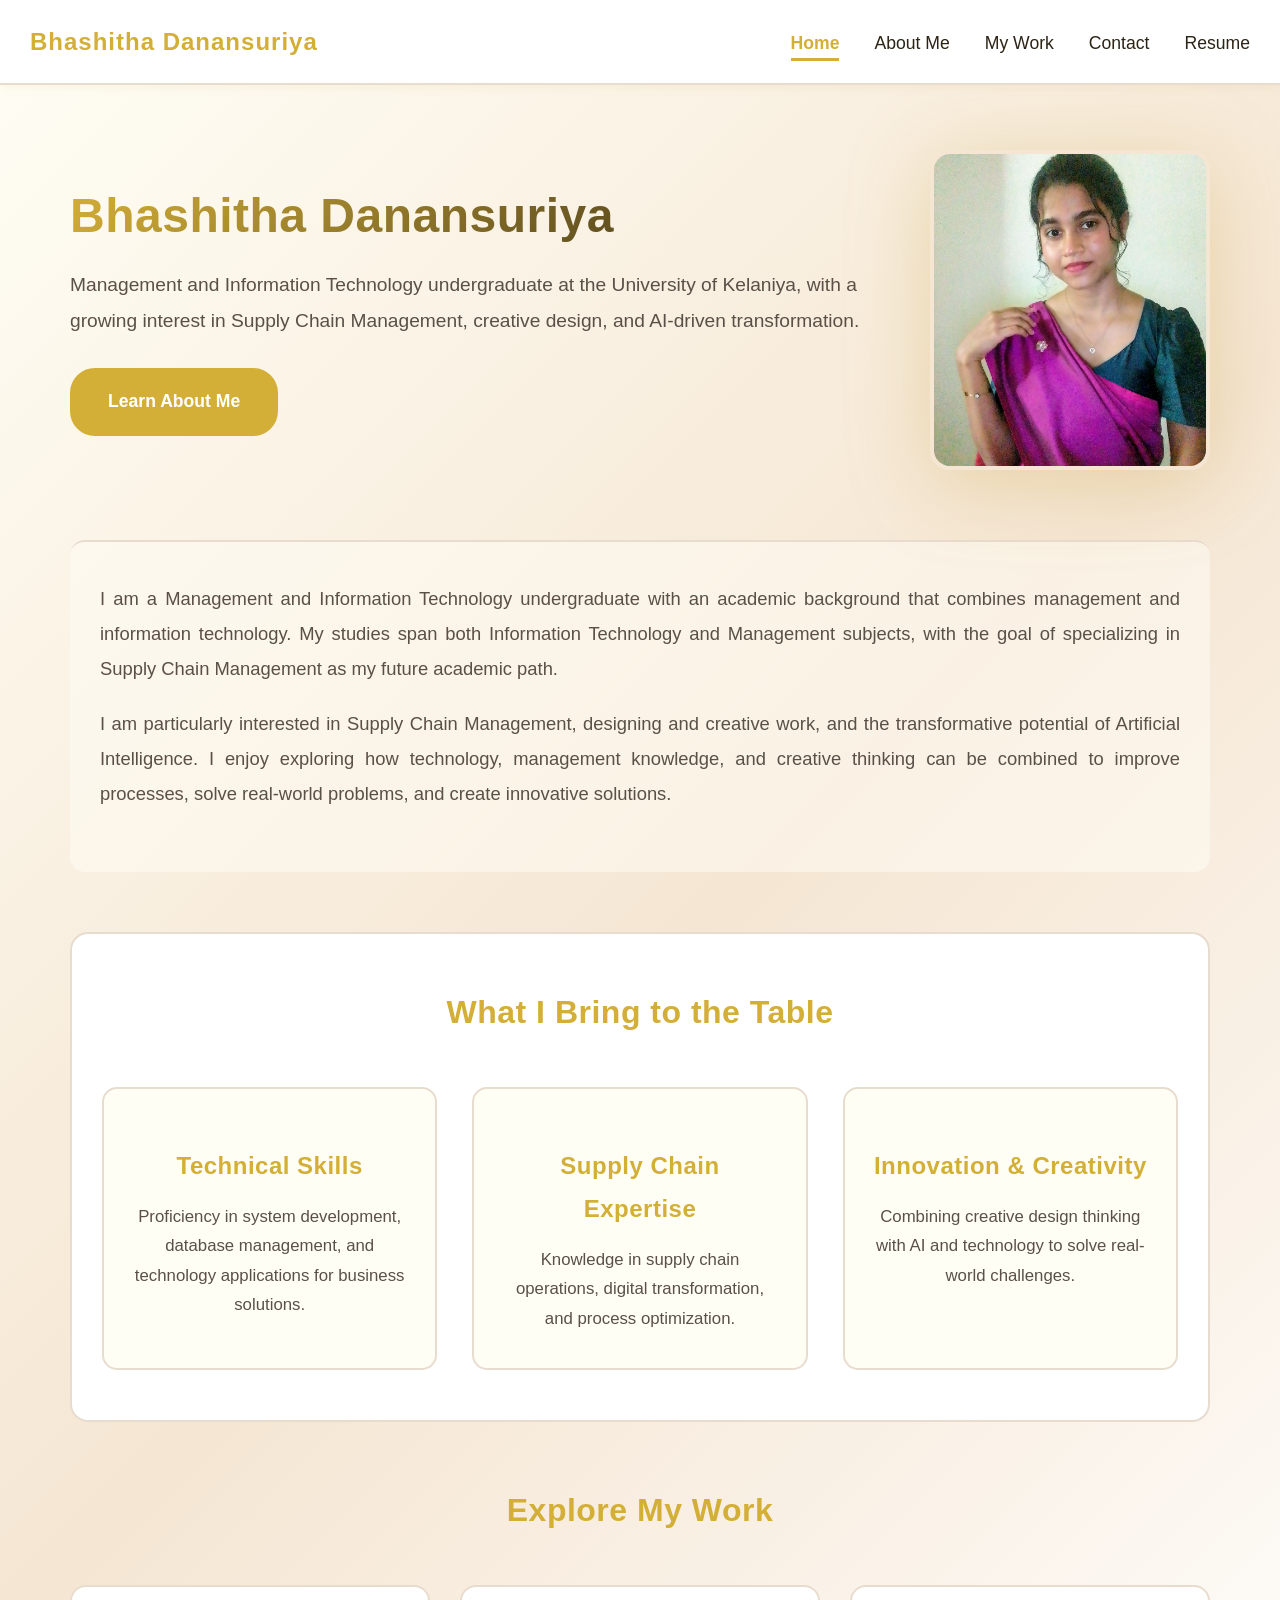
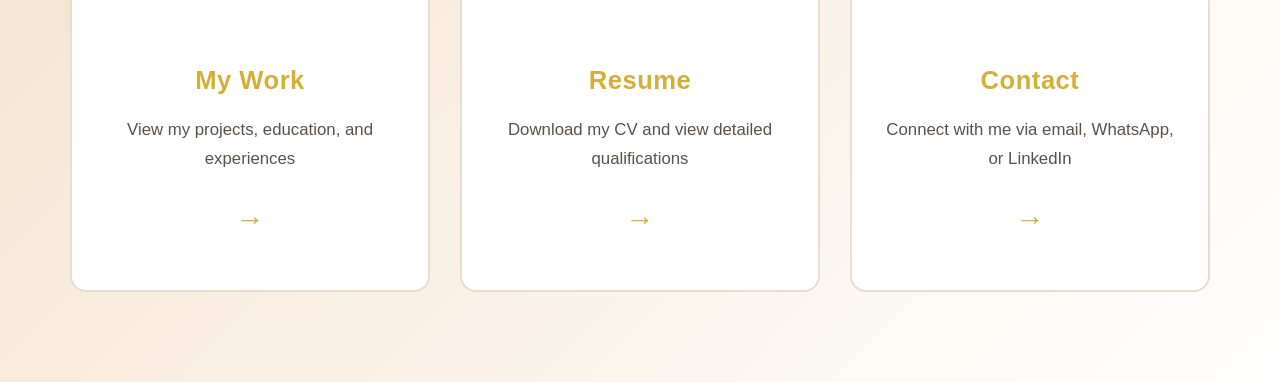
==== index.html @ 7887f324 "Initial commit - portfolio website" ====
<!DOCTYPE html>
<html lang="en">
<head>
  <meta charset="UTF-8">
  <meta name="viewport" content="width=device-width, initial-scale=1.0">
  <title>Bhashitha Danansuriya | Portfolio</title>
  <link rel="stylesheet" href="style.css">
</head>
<body>

  <!-- Shared navbar: repeated on every page, with the current page marked "active" -->
  <nav>
    <div class="logo">Bhashitha Danansuriya</div>
    <ul>
      <li><a href="index.html" class="active">Home</a></li>
      <li><a href="about.html">About Me</a></li>
      <li><a href="my-work.html">My Work</a></li>
      <li><a href="contact.html">Contact</a></li>
      <li><a href="resume.html">Resume</a></li>
    </ul>
  </nav>

  <div class="container">
    <div class="hero">
      <div class="hero-text">
        <h1>Bhashitha Danansuriya</h1>
        <p>Management and Information Technology undergraduate at the University of Kelaniya, with a growing interest in Supply Chain Management, creative design, and AI-driven transformation.</p>
        <div class="hero-cta">
          <a href="about.html" class="cta-button primary-cta">Learn About Me</a>
        </div>
      </div>
      <div class="hero-image">
        <img src="images/profile.jpg" alt="Bhashitha Danansuriya">
      </div>
    </div>

    <section class="intro-section">
      <p>I am a Management and Information Technology undergraduate with an academic background that combines management and information technology. My studies span both Information Technology and Management subjects, with the goal of specializing in Supply Chain Management as my future academic path.</p>
      <p>I am particularly interested in Supply Chain Management, designing and creative work, and the transformative potential of Artificial Intelligence. I enjoy exploring how technology, management knowledge, and creative thinking can be combined to improve processes, solve real-world problems, and create innovative solutions.</p>
    </section>

    <!-- Highlights Section -->
    <section class="highlights-section">
      <h2>What I Bring to the Table</h2>
      <div class="highlights-grid">
        <div class="highlight-card">
          <div class="highlight-icon">
            <i class="fas fa-brain"></i>
          </div>
          <h3>Technical Skills</h3>
          <p>Proficiency in system development, database management, and technology applications for business solutions.</p>
        </div>
        <div class="highlight-card">
          <div class="highlight-icon">
            <i class="fas fa-sitemap"></i>
          </div>
          <h3>Supply Chain Expertise</h3>
          <p>Knowledge in supply chain operations, digital transformation, and process optimization.</p>
        </div>
        <div class="highlight-card">
          <div class="highlight-icon">
            <i class="fas fa-lightbulb"></i>
          </div>
          <h3>Innovation & Creativity</h3>
          <p>Combining creative design thinking with AI and technology to solve real-world challenges.</p>
        </div>
      </div>
    </section>

    <!-- Quick Links Section -->
    <section class="quick-links-section">
      <h2>Explore My Work</h2>
      <div class="quick-links-grid">
        <a href="my-work.html" class="quick-link-card">
          <div class="quick-link-icon">
            <i class="fas fa-folder-open"></i>
          </div>
          <h3>My Work</h3>
          <p>View my projects, education, and experiences</p>
          <span class="quick-link-arrow">→</span>
        </a>
        <a href="resume.html" class="quick-link-card">
          <div class="quick-link-icon">
            <i class="fas fa-file-pdf"></i>
          </div>
          <h3>Resume</h3>
          <p>Download my CV and view detailed qualifications</p>
          <span class="quick-link-arrow">→</span>
        </a>
        <a href="contact.html" class="quick-link-card">
          <div class="quick-link-icon">
            <i class="fas fa-envelope"></i>
          </div>
          <h3>Contact</h3>
          <p>Connect with me via email, WhatsApp, or LinkedIn</p>
          <span class="quick-link-arrow">→</span>
        </a>
      </div>
    </section>
  </div>

  <script src="script.js"></script>
</body>
</html>
---- style.css ----
/* ============================================
   RESET — remove default browser spacing
   ============================================ */
* {
  margin: 0;
  padding: 0;
  box-sizing: border-box;
}

/* ============================================
   COLOR VARIABLES
   ============================================ */
:root {
  --primary-gold: #D4AF37;
  --dark-gold: #B8860B;
  --light-gold: #F5E6D3;
  --pale-gold: #FFFEF5;
  --white: #FFFFFF;
  --dark-text: #2C2416;
  --light-text: #5A5047;
  --border-light: #E8DCCE;
  --hover-gold: #B8860B;
}

/* ============================================
   BASE TYPOGRAPHY
   ============================================ */
body {
  font-family: 'Segoe UI', 'Roboto', 'Poppins', sans-serif;
  font-size: 22px;
  line-height: 1.8;
  background: linear-gradient(135deg, #FFFEF5 0%, #F5E6D3 50%, #FFFFFF 100%);
  color: var(--dark-text);
}

h1, h2, h3, h4 {
  font-family: 'Segoe UI', 'Roboto', 'Poppins', sans-serif;
  font-weight: 600;
  margin-bottom: 20px;
  color: var(--dark-text);
  letter-spacing: 0.5px;
}

h1 { 
  font-size: clamp(2rem, 5vw, 3rem);
  font-weight: 700;
  margin-bottom: 30px;
}
h2 { 
  font-size: clamp(1.6rem, 4vw, 2.2rem);
  font-weight: 650;
  margin-bottom: 25px;
}
h3 { 
  font-size: clamp(1.3rem, 3vw, 1.8rem);
  font-weight: 600;
}

p {
  margin-bottom: 18px;
  font-size: 1.15rem;
  line-height: 1.85;
  color: var(--light-text);
}

a {
  text-decoration: none;
  color: inherit;
  transition: color 0.3s ease;
}

/* ============================================
   PAGE CONTAINER — controls width and padding
   ============================================ */
.container {
  max-width: 1200px;
  width: 100%;
  margin: 0 auto;
  padding: 25px 30px 50px 30px;
}

/* ============================================
   NAVBAR
   ============================================ */
nav {
  display: flex;
  justify-content: space-between;
  align-items: center;
  flex-wrap: wrap;
  gap: 20px;
  padding: 20px 30px;
  background: var(--white);
  border-bottom: 2px solid var(--border-light);
  box-shadow: 0 2px 10px rgba(184, 134, 11, 0.08);
  position: sticky;
  top: 0;
  z-index: 100;
}

nav .logo {
  font-size: 1.5rem;
  font-weight: 700;
  color: var(--primary-gold);
  letter-spacing: 1px;
  transition: transform 0.3s ease;
}

nav .logo:hover {
  transform: scale(1.05);
}

nav ul {
  display: flex;
  flex-wrap: wrap;
  list-style: none;
  gap: 35px;
}

nav a {
  font-size: 1.1rem;
  font-weight: 500;
  color: var(--dark-text);
  transition: color 0.3s ease, border-bottom 0.3s ease;
  padding-bottom: 5px;
  border-bottom: 3px solid transparent;
}

nav a:hover {
  color: var(--primary-gold);
  border-bottom: 3px solid var(--primary-gold);
}

nav a.active {
  color: var(--primary-gold);
  border-bottom: 3px solid var(--primary-gold);
  font-weight: 600;
}

@media (max-width: 600px) {
  nav {
    flex-direction: column;
    align-items: flex-start;
    padding: 16px 20px;
  }
  nav ul {
    gap: 20px;
  }
  nav a {
    font-size: 1rem;
  }
}

/* ============================================
   BUTTONS
   ============================================ */
button {
  border: 2px solid var(--primary-gold);
  padding: 14px 32px;
  font-family: 'Segoe UI', 'Roboto', 'Poppins', sans-serif;
  font-size: 18px;
  font-weight: 600;
  cursor: pointer;
  border-radius: 25px;
  background: var(--primary-gold);
  color: var(--white);
  transition: all 0.3s ease;
}

button:hover {
  background: var(--hover-gold);
  border-color: var(--hover-gold);
  transform: translateY(-2px);
  box-shadow: 0 6px 20px rgba(184, 134, 11, 0.4);
}

button:active {
  transform: translateY(0);
}

/* ============================================
   BACK BUTTON — small circular arrow on sub-pages
   ============================================ */
.back-button {
  display: inline-flex;
  align-items: center;
  justify-content: center;
  width: 50px;
  height: 50px;
  border: 2px solid var(--primary-gold);
  border-radius: 50%;
  font-size: 1.4rem;
  margin-bottom: 30px;
  background: var(--light-gold);
  color: var(--primary-gold);
  transition: all 0.3s ease;
  cursor: pointer;
}

/* ============================================
   HERO SECTION (Home page)
   ============================================ */
.hero {
  display: flex;
  align-items: center;
  justify-content: space-between;
  gap: 50px;
  flex-wrap: wrap;
  padding: 40px 0;
  animation: fadeInUp 0.8s ease-out;
}

@keyframes fadeInUp {
  from {
    opacity: 0;
    transform: translateY(30px);
  }
  to {
    opacity: 1;
    transform: translateY(0);
  }
}

.hero-text {
  flex: 1;
  min-width: 300px;
}

.hero-text h1 {
  background: linear-gradient(135deg, var(--primary-gold) 0%, var(--dark-text) 100%);
  -webkit-background-clip: text;
  -webkit-text-fill-color: transparent;
  background-clip: text;
  margin-bottom: 20px;
  line-height: 1.3;
}

.hero-text p {
  font-size: 1.2rem;
  margin-bottom: 30px;
}

.hero-cta {
  display: flex;
  gap: 18px;
  flex-wrap: wrap;
}

.cta-button {
  display: inline-flex;
  align-items: center;
  justify-content: center;
  padding: 16px 36px;
  font-size: 1.1rem;
  font-weight: 600;
  border-radius: 25px;
  text-decoration: none;
  transition: all 0.3s ease;
  font-family: 'Segoe UI', 'Roboto', 'Poppins', sans-serif;
  cursor: pointer;
  border: 2px solid var(--primary-gold);
}

.primary-cta {
  background: var(--primary-gold);
  color: var(--white);
}

.primary-cta:hover {
  background: var(--hover-gold);
  border-color: var(--hover-gold);
  transform: translateY(-3px);
  box-shadow: 0 10px 28px rgba(184, 134, 11, 0.35);
}

.secondary-cta {
  background: transparent;
  color: var(--primary-gold);
  border-color: var(--primary-gold);
}

.secondary-cta:hover {
  background: var(--pale-gold);
  border-color: var(--primary-gold);
  transform: translateY(-3px);
  box-shadow: 0 10px 28px rgba(184, 134, 11, 0.2);
}

.hero-image {
  flex-shrink: 0;
  display: flex;
  justify-content: center;
  animation: float 3s ease-in-out infinite;
}

@keyframes float {
  0%, 100% {
    transform: translateY(0px);
  }
  50% {
    transform: translateY(-20px);
  }
}

.hero-image img {
  width: 280px;
  height: 320px;
  object-fit: cover;
  border-radius: 20px;
  filter: drop-shadow(0 12px 40px rgba(184, 134, 11, 0.25));
  border: 4px solid var(--light-gold);
  transition: transform 0.3s ease;
}

.hero-image img:hover {
  transform: scale(1.05);
}

@media (max-width: 700px) {
  .hero {
    flex-direction: column-reverse;
    text-align: center;
    gap: 30px;
  }
  .hero-image img {
    width: 260px;
    height: 300px;
  }
}

/* ============================================
   HOME PAGE INTRO SECTION
   ============================================ */
.intro-section {
  margin-top: 30px;
  padding-top: 40px;
  padding: 40px 30px;
  border-top: 2px solid var(--border-light);
  background: rgba(255, 254, 245, 0.5);
  border-radius: 15px;
}

.intro-section p {
  text-align: justify;
  text-justify: inter-word;
  -webkit-hyphens: auto;
  -ms-hyphens: auto;
  hyphens: auto;
  margin-bottom: 20px;
  line-height: 1.9;
  font-size: 1.15rem;
}

/* ============================================
   HOME PAGE HIGHLIGHTS SECTION
   ============================================ */
.highlights-section {
  margin-top: 60px;
  padding: 50px 30px;
  background: var(--white);
  border-radius: 18px;
  border: 2px solid var(--border-light);
}

.highlights-section h2 {
  text-align: center;
  color: var(--primary-gold);
  margin-bottom: 45px;
  font-size: 2rem;
}

.highlights-grid {
  display: grid;
  grid-template-columns: repeat(auto-fit, minmax(260px, 1fr));
  gap: 35px;
}

.highlight-card {
  text-align: center;
  padding: 35px 28px;
  border: 2px solid var(--border-light);
  border-radius: 15px;
  background: var(--pale-gold);
  transition: all 0.3s ease;
}

.highlight-card:hover {
  border-color: var(--primary-gold);
  background: var(--white);
  transform: translateY(-8px);
  box-shadow: 0 12px 35px rgba(184, 134, 11, 0.15);
}

.highlight-icon {
  font-size: 3.2rem;
  color: var(--primary-gold);
  margin-bottom: 20px;
  transition: transform 0.3s ease;
}

.highlight-card:hover .highlight-icon {
  transform: scale(1.15) rotate(-10deg);
}

.highlight-card h3 {
  font-size: 1.5rem;
  color: var(--primary-gold);
  margin-bottom: 15px;
}

.highlight-card p {
  font-size: 1.05rem;
  color: var(--light-text);
  line-height: 1.75;
  margin-bottom: 0;
}

/* ============================================
   HOME PAGE QUICK LINKS SECTION
   ============================================ */
.quick-links-section {
  margin-top: 60px;
  margin-bottom: 40px;
}

.quick-links-section h2 {
  text-align: center;
  color: var(--primary-gold);
  margin-bottom: 45px;
  font-size: 2rem;
}

.quick-links-grid {
  display: grid;
  grid-template-columns: repeat(auto-fit, minmax(280px, 1fr));
  gap: 30px;
}

.quick-link-card {
  display: flex;
  flex-direction: column;
  align-items: center;
  text-align: center;
  padding: 45px 32px;
  border: 2px solid var(--border-light);
  border-radius: 16px;
  background: var(--white);
  text-decoration: none;
  color: inherit;
  transition: all 0.3s ease;
  position: relative;
  overflow: hidden;
}

.quick-link-card::before {
  content: '';
  position: absolute;
  top: 0;
  left: -100%;
  width: 100%;
  height: 100%;
  background: var(--pale-gold);
  z-index: -1;
  transition: left 0.3s ease;
}

.quick-link-card:hover::before {
  left: 0;
}

.quick-link-card:hover {
  border-color: var(--primary-gold);
  transform: translateY(-10px);
  box-shadow: 0 15px 40px rgba(184, 134, 11, 0.2);
}

.quick-link-icon {
  font-size: 3.5rem;
  color: var(--primary-gold);
  margin-bottom: 25px;
  transition: transform 0.3s ease;
}

.quick-link-card:hover .quick-link-icon {
  transform: scale(1.2);
}

.quick-link-card h3 {
  font-size: 1.6rem;
  color: var(--primary-gold);
  margin-bottom: 12px;
  font-weight: 650;
}

.quick-link-card p {
  font-size: 1.05rem;
  color: var(--light-text);
  margin-bottom: 20px;
  line-height: 1.75;
}

.quick-link-arrow {
  display: inline-block;
  font-size: 1.8rem;
  color: var(--primary-gold);
  transition: transform 0.3s ease;
  font-weight: bold;
}

.quick-link-card:hover .quick-link-arrow {
  transform: translateX(8px);
}

@media (max-width: 700px) {
  .highlights-section {
    padding: 35px 20px;
  }
  
  .highlights-grid {
    gap: 20px;
  }
  
  .highlight-card {
    padding: 25px 18px;
  }
  
  .quick-links-grid {
    gap: 20px;
  }
  
  .quick-link-card {
    padding: 30px 20px;
  }
  
  .hero-cta {
    flex-direction: column;
    gap: 12px;
  }
  
  .cta-button {
    width: 100%;
  }
}

/* ============================================
   MY WORK PAGE — vertical list of categories
   ============================================ */
.work-list {
  margin-top: 40px;
}

.work-list-item {
  display: flex;
  justify-content: space-between;
  align-items: center;
  padding: 30px 20px;
  border: 2px solid var(--border-light);
  border-radius: 12px;
  transition: all 0.3s ease;
  background: var(--white);
  margin-bottom: 15px;
}

.work-list-item:hover {
  border-color: var(--primary-gold);
  background: var(--pale-gold);
  transform: translateX(10px);
  box-shadow: 0 8px 20px rgba(184, 134, 11, 0.15);
}

.work-list-item h3 {
  margin-bottom: 0;
  font-size: 1.5rem;
  color: var(--dark-text);
}

.work-list-item .arrow {
  font-size: 1.8rem;
  color: var(--primary-gold);
  transition: transform 0.3s ease;
}

.work-list-item:hover .arrow {
  transform: translateX(5px);
}

/* ============================================
   PROJECTS SUB-PAGE — boxes with "View Project" buttons
   ============================================ */
.project-grid {
  display: grid;
  grid-template-columns: repeat(auto-fit, minmax(280px, 1fr));
  gap: 35px;
  margin-top: 40px;
}

.project-box {
  border: 2px solid var(--border-light);
  border-radius: 18px;
  padding: 45px 30px;
  text-align: center;
  background: var(--white);
  transition: all 0.3s ease;
  box-shadow: 0 4px 15px rgba(184, 134, 11, 0.08);
}

.project-box:hover {
  border-color: var(--primary-gold);
  background: var(--pale-gold);
  transform: translateY(-10px);
  box-shadow: 0 12px 35px rgba(184, 134, 11, 0.2);
}

.project-box h3 {
  margin-bottom: 20px;
  font-size: 1.6rem;
  color: var(--primary-gold);
}

/* ============================================
   PROJECT DETAIL PAGES (SafeFlame, TMS, TimeKids)
   ============================================ */
.project-detail {
  max-width: 850px;
  margin: 0 auto;
}

.project-subtitle {
  margin-top: -10px;
  margin-bottom: 35px;
  font-size: 1.3rem;
  color: var(--light-text);
  font-weight: 500;
}

.detail-img-wrap {
  width: 100%;
  margin-bottom: 50px;
}

.detail-img {
  width: 100%;
  max-height: 500px;
  object-fit: cover;
  border-radius: 18px;
  filter: drop-shadow(0 15px 40px rgba(184, 134, 11, 0.2));
  display: block;
  border: 3px solid var(--light-gold);
}

.detail-section {
  margin-bottom: 45px;
  background: var(--white);
  padding: 35px;
  border-radius: 15px;
  border: 2px solid var(--border-light);
}

.detail-section h2 {
  color: var(--primary-gold);
  margin-bottom: 20px;
}

/* Justify text in project detail sections */
.project-detail .detail-section p,
.project-detail .detail-section .detail-list,
.project-detail .detail-section .detail-list li {
  text-align: justify;
  text-justify: inter-word;
  -webkit-hyphens: auto;
  -ms-hyphens: auto;
  hyphens: auto;
  font-size: 1.1rem;
  line-height: 1.9;
}

.detail-list {
  margin-left: 25px;
  margin-top: 15px;
}

.detail-list li {
  margin-bottom: 12px;
  color: var(--light-text);
}

.detail-links {
  display: flex;
  align-items: center;
  gap: 24px;
  margin-top: 25px;
  flex-wrap: wrap;
}

.text-link {
  text-decoration: underline;
  color: var(--primary-gold);
  font-weight: 600;
  transition: color 0.3s ease;
}

.text-link:hover {
  color: var(--hover-gold);
}

/* ============================================
   EDUCATION PAGE — listed sections
   ============================================ */
.edu-section {
  display: flex;
  justify-content: space-between;
  align-items: center;
  gap: 50px;
  padding: 45px 30px;
  border: 2px solid var(--border-light);
  border-radius: 15px;
  margin-bottom: 30px;
  background: var(--white);
  transition: all 0.3s ease;
}

.edu-section:hover {
  border-color: var(--primary-gold);
  box-shadow: 0 8px 25px rgba(184, 134, 11, 0.15);
  background: var(--pale-gold);
}

.edu-section:last-child {
  margin-bottom: 0;
}

.edu-text {
  flex: 1;
  min-width: 300px;
}

.edu-text h3 {
  font-size: 1.6rem;
  color: var(--primary-gold);
  margin-bottom: 15px;
}

.edu-image {
  flex-shrink: 0;
  width: 320px;
}

.edu-image img {
  width: 100%;
  height: 240px;
  object-fit: cover;
  border-radius: 12px;
  display: block;
  border: 3px solid var(--light-gold);
  box-shadow: 0 8px 20px rgba(184, 134, 11, 0.15);
}

.edu-list {
  margin-left: 25px;
  margin-top: 15px;
}

.edu-list li {
  margin-bottom: 10px;
  color: var(--light-text);
  font-size: 1.1rem;
}

/* Stack text above photo on narrow screens */
@media (max-width: 700px) {
  .edu-section {
    flex-direction: column;
    gap: 25px;
    padding: 30px 20px;
  }
  .edu-image {
    width: 100%;
  }
}

/* ============================================
   CERTIFICATIONS PAGE
   ============================================ */
.cert-list {
  margin-top: 30px;
}

.cert-item {
  padding: 30px 25px;
  border: 2px solid var(--border-light);
  border-radius: 15px;
  margin-bottom: 20px;
  background: var(--white);
  transition: all 0.3s ease;
}

.cert-item:hover {
  border-color: var(--primary-gold);
  background: var(--pale-gold);
  transform: translateX(8px);
  box-shadow: 0 8px 20px rgba(184, 134, 11, 0.12);
}

.cert-item h3 {
  margin-top: 0;
  font-size: 1.5rem;
  color: var(--primary-gold);
}

.cert-meta {
  color: var(--light-text);
  font-size: 1.05rem;
  margin-bottom: 12px;
  font-weight: 500;
}

.cert-desc {
  margin-bottom: 18px;
  font-size: 1.1rem;
  line-height: 1.8;
}

.btn.view-cert {
  display: inline-block;
  padding: 12px 28px;
  border: 2px solid var(--primary-gold);
  border-radius: 20px;
  background: var(--primary-gold);
  color: var(--white);
  text-decoration: none;
  font-weight: 600;
  transition: all 0.3s ease;
  font-family: 'Segoe UI', 'Roboto', 'Poppins', sans-serif;
}

.btn.view-cert:hover,
.btn.view-cert:focus {
  background: var(--hover-gold);
  border-color: var(--hover-gold);
  transform: translateY(-2px);
  box-shadow: 0 6px 18px rgba(184, 134, 11, 0.25);
}

@media (max-width: 700px) {
  .cert-item {
    padding: 20px 18px;
  }
}

/* ============================================
   TASK MANAGEMENT SYSTEM PAGE
   ============================================ */
.flow-text {
  text-align: center;
  font-weight: 600;
  margin-bottom: 25px;
  font-size: 1.3rem;
  color: var(--dark-text);
}

/* ============================================
   SKILLS PAGE — two-column layout
   ============================================ */
.skills-container {
  display: grid;
  grid-template-columns: 1fr 1fr;
  gap: 60px;
  margin-top: 40px;
}

.skills-column {
  padding: 30px;
  background: var(--white);
  border: 2px solid var(--border-light);
  border-radius: 15px;
  transition: all 0.3s ease;
}

.skills-column:hover {
  border-color: var(--primary-gold);
  box-shadow: 0 8px 25px rgba(184, 134, 11, 0.12);
  background: var(--pale-gold);
}

.skills-column h2 {
  margin-bottom: 28px;
  font-size: 1.9rem;
  color: var(--primary-gold);
  border-bottom: 3px solid var(--primary-gold);
  padding-bottom: 15px;
}

.skills-list {
  list-style: none;
  margin: 0;
  padding: 0;
}

.skills-list li {
  padding: 16px 0;
  border-bottom: 2px solid var(--border-light);
  text-align: left;
  font-size: 1.1rem;
  color: var(--light-text);
  transition: all 0.3s ease;
  padding-left: 15px;
}

.skills-list li:hover {
  color: var(--primary-gold);
  padding-left: 25px;
  font-weight: 600;
}

.skills-list li:last-child {
  border-bottom: none;
}

/* Stack columns on narrow screens */
@media (max-width: 900px) {
  .skills-container {
    grid-template-columns: 1fr;
    gap: 30px;
  }
}

/* ============================================
   EXPERIENCE PAGE
   ============================================ */
.experience-section {
  padding: 35px 30px;
  border: 2px solid var(--border-light);
  border-radius: 15px;
  margin-top: 30px;
  margin-bottom: 25px;
  background: var(--white);
  transition: all 0.3s ease;
}

.experience-section:hover {
  border-color: var(--primary-gold);
  background: var(--pale-gold);
  box-shadow: 0 8px 20px rgba(184, 134, 11, 0.12);
  transform: translateY(-5px);
}

.experience-section h3 {
  margin-top: 0;
  margin-bottom: 12px;
  font-size: 1.6rem;
  color: var(--primary-gold);
}

.experience-meta {
  font-weight: 600;
  margin-bottom: 15px;
  font-size: 1.1rem;
  color: var(--light-text);
}

.experience-desc {
  text-align: justify;
  text-justify: inter-word;
  -webkit-hyphens: auto;
  -ms-hyphens: auto;
  hyphens: auto;
  font-size: 1.1rem;
  line-height: 1.85;
  color: var(--light-text);
}

/* ============================================
   CONTACT PAGE
   ============================================ */
.contact-intro {
  font-size: 1.25rem;
  margin-bottom: 50px;
  text-align: center;
  max-width: 700px;
  margin-left: auto;
  margin-right: auto;
  line-height: 1.8;
  color: var(--light-text);
}

.contact-grid {
  display: grid;
  grid-template-columns: repeat(auto-fit, minmax(320px, 1fr));
  gap: 40px;
  margin: 50px 0;
}

.contact-card {
  border: 2px solid var(--border-light);
  border-radius: 20px;
  padding: 50px 35px;
  text-align: center;
  background: var(--white);
  transition: all 0.4s ease;
  box-shadow: 0 6px 20px rgba(184, 134, 11, 0.08);
}

.contact-card:hover {
  transform: translateY(-12px);
  border-color: var(--primary-gold);
  box-shadow: 0 16px 45px rgba(184, 134, 11, 0.2);
  background: var(--pale-gold);
}

.contact-icon {
  font-size: 3.5rem;
  margin-bottom: 25px;
  display: inline-flex;
  align-items: center;
  justify-content: center;
  width: 90px;
  height: 90px;
  border-radius: 50%;
  background: var(--pale-gold);
  transition: all 0.3s ease;
  border: 3px solid var(--light-gold);
}

.contact-card:hover .contact-icon {
  transform: scale(1.15) rotate(10deg);
  background: var(--white);
}

.email-icon {
  color: #EA4335;
  border-color: #EA4335 !important;
}

.whatsapp-icon {
  color: #25D366;
  border-color: #25D366 !important;
}

.linkedin-icon {
  color: #0A66C2;
  border-color: #0A66C2 !important;
}

.github-icon {
  color: #333333;
  border-color: #333333 !important;
}

.contact-card h3 {
  margin-bottom: 15px;
  font-size: 1.7rem;
  color: var(--primary-gold);
}

.contact-method {
  font-size: 1.15rem;
  font-weight: 600;
  margin-bottom: 25px;
  color: var(--light-text);
}

.contact-actions {
  display: flex;
  gap: 12px;
  flex-direction: column;
}

.contact-btn {
  display: inline-flex;
  align-items: center;
  justify-content: center;
  gap: 10px;
  padding: 14px 24px;
  border: 2px solid var(--primary-gold);
  border-radius: 20px;
  font-family: 'Segoe UI', 'Roboto', 'Poppins', sans-serif;
  font-size: 1.05rem;
  font-weight: 600;
  cursor: pointer;
  transition: all 0.3s ease;
  text-decoration: none;
}

.primary-btn {
  border-color: var(--primary-gold);
  background: var(--primary-gold);
  color: var(--white);
}

.primary-btn:hover {
  background: var(--hover-gold);
  border-color: var(--hover-gold);
  transform: translateY(-3px);
  box-shadow: 0 8px 20px rgba(184, 134, 11, 0.3);
}

.copy-btn {
  border-color: var(--light-gold);
  background: var(--pale-gold);
  color: var(--primary-gold);
}

.copy-btn:hover {
  border-color: var(--primary-gold);
  background: var(--white);
  transform: translateY(-2px);
}

.copy-btn.copied {
  background: #4CAF50;
  color: var(--white);
  border-color: #4CAF50;
}

@media (max-width: 600px) {
  .contact-grid {
    grid-template-columns: 1fr;
    gap: 30px;
  }
  
  .contact-actions {
    flex-direction: column;
  }
  
  .contact-btn {
    width: 100%;
  }
  
  .contact-card {
    padding: 35px 25px;
  }
}

/* ============================================
   RESUME PAGE — CV Download Section
   ============================================ */
.cv-download-section {
  display: flex;
  justify-content: center;
  margin: 60px 0;
}

.cv-card {
  border: 3px solid var(--primary-gold);
  border-radius: 25px;
  padding: 60px 50px;
  text-align: center;
  max-width: 550px;
  background: linear-gradient(135deg, var(--pale-gold) 0%, var(--white) 100%);
  box-shadow: 0 12px 40px rgba(184, 134, 11, 0.2);
  transition: all 0.4s ease;
  animation: slideInDown 0.6s ease-out;
}

@keyframes slideInDown {
  from {
    opacity: 0;
    transform: translateY(-30px);
  }
  to {
    opacity: 1;
    transform: translateY(0);
  }
}

.cv-card:hover {
  transform: translateY(-15px);
  box-shadow: 0 20px 50px rgba(184, 134, 11, 0.3);
  border-color: var(--hover-gold);
}

.cv-icon {
  font-size: 4.5rem;
  color: var(--primary-gold);
  margin-bottom: 25px;
  animation: iconPulse 2s ease-in-out infinite;
}

@keyframes iconPulse {
  0%, 100% {
    transform: scale(1);
  }
  50% {
    transform: scale(1.1);
  }
}

.cv-card h2 {
  font-size: 2rem;
  color: var(--primary-gold);
  margin-bottom: 20px;
  font-weight: 700;
}

.cv-description {
  font-size: 1.15rem;
  color: var(--light-text);
  margin-bottom: 30px;
  line-height: 1.85;
}

.cv-details {
  display: flex;
  justify-content: center;
  gap: 35px;
  margin-bottom: 35px;
  flex-wrap: wrap;
  padding: 20px;
  background: var(--white);
  border-radius: 15px;
  border: 2px solid var(--light-gold);
}

.cv-format,
.cv-ready {
  display: flex;
  align-items: center;
  gap: 10px;
  font-size: 1.05rem;
  font-weight: 600;
  color: var(--dark-text);
}

.cv-ready {
  color: #4CAF50;
}

.cv-download-btn {
  display: inline-flex;
  align-items: center;
  gap: 12px;
  padding: 18px 40px;
  background: var(--primary-gold);
  color: var(--white);
  border: 2px solid var(--primary-gold);
  border-radius: 25px;
  font-size: 1.1rem;
  font-weight: 700;
  cursor: pointer;
  text-decoration: none;
  transition: all 0.3s ease;
  font-family: 'Segoe UI', 'Roboto', 'Poppins', sans-serif;
}

.cv-download-btn:hover {
  background: var(--hover-gold);
  border-color: var(--hover-gold);
  transform: translateY(-4px);
  box-shadow: 0 10px 28px rgba(184, 134, 11, 0.35);
}

.cv-download-btn:active {
  transform: translateY(-1px);
}

.cv-note {
  margin-top: 20px;
  font-size: 0.95rem;
  color: var(--light-text);
  font-weight: 600;
}

/* ============================================
   RESUME PREVIEW SECTION — Features Grid
   ============================================ */
.resume-preview-section {
  margin-top: 70px;
  padding-top: 50px;
  border-top: 3px solid var(--border-light);
}

.resume-preview-section h2 {
  text-align: center;
  margin-bottom: 50px;
  font-size: 2rem;
  color: var(--primary-gold);
}

.resume-features {
  display: grid;
  grid-template-columns: repeat(auto-fit, minmax(220px, 1fr));
  gap: 35px;
}

.feature-item {
  text-align: center;
  padding: 40px 28px;
  border: 2px solid var(--border-light);
  border-radius: 18px;
  background: var(--white);
  transition: all 0.3s ease;
}

.feature-item:hover {
  border-color: var(--primary-gold);
  background: var(--pale-gold);
  transform: translateY(-10px);
  box-shadow: 0 12px 30px rgba(184, 134, 11, 0.15);
}

.feature-icon {
  font-size: 3rem;
  margin-bottom: 20px;
  color: var(--primary-gold);
  transition: transform 0.3s ease;
}

.feature-item:hover .feature-icon {
  transform: scale(1.2) rotate(10deg);
}

.feature-item h3 {
  margin-bottom: 15px;
  font-size: 1.5rem;
  color: var(--primary-gold);
}

.feature-item p {
  font-size: 1.05rem;
  color: var(--light-text);
  margin-bottom: 0;
  line-height: 1.7;
}

@media (max-width: 700px) {
  .cv-card {
    padding: 40px 28px;
    margin: 0 15px;
    border-radius: 20px;
  }
  
  .cv-icon {
    font-size: 3.5rem;
  }
  
  .cv-card h2 {
    font-size: 1.6rem;
  }
  
  .cv-details {
    flex-direction: column;
    gap: 15px;
    padding: 15px;
  }
  
  .resume-features {
    grid-template-columns: 1fr;
    gap: 20px;
  }
}

/* ============================================
   ABOUT PAGE
   ============================================ */
.about-section {
  margin-bottom: 40px;
  padding: 35px 30px;
  background: var(--white);
  border: 2px solid var(--border-light);
  border-radius: 15px;
  transition: all 0.3s ease;
}

.about-section:hover {
  border-color: var(--primary-gold);
  box-shadow: 0 8px 25px rgba(184, 134, 11, 0.12);
  background: var(--pale-gold);
}

.about-section h2 {
  font-size: 1.9rem;
  color: var(--primary-gold);
  margin-bottom: 20px;
  font-weight: 650;
  letter-spacing: 0.3px;
}

.about-section p {
  font-size: 1.1rem;
  line-height: 1.9;
  color: var(--light-text);
  margin-bottom: 0;
}

.about-section ul {
  list-style: none;
  margin: 0;
  padding: 0;
}

.about-section li {
  padding: 14px 0 14px 25px;
  font-size: 1.1rem;
  color: var(--light-text);
  border-bottom: 1px solid var(--border-light);
  position: relative;
  transition: all 0.3s ease;
}

.about-section li:last-child {
  border-bottom: none;
}

.about-section li:before {
  content: "▸";
  position: absolute;
  left: 0;
  color: var(--primary-gold);
  font-size: 1.2rem;
  font-weight: bold;
}

.about-section li:hover {
  padding-left: 35px;
  color: var(--primary-gold);
  font-weight: 600;
}

@media (max-width: 700px) {
  .about-section {
    padding: 25px 20px;
  }
  
  .about-section h2 {
    font-size: 1.5rem;
  }
  
  .about-section p {
    font-size: 1.02rem;
  }
}

/* ============================================
   OVERALL RESPONSIVE & ANIMATIONS
   ============================================ */
@media (max-width: 700px) {
  .container {
    padding: 35px 20px;
  }
  
  nav {
    padding: 16px 20px;
  }
  
  h1 {
    font-size: 2rem;
    margin-bottom: 25px;
  }
  
  h2 {
    font-size: 1.6rem;
    margin-bottom: 20px;
  }
  
  body {
    font-size: 18px;
  }
}
/* ============================================
   ICON STYLING & ANIMATIONS
   ============================================ */
i, .fa, [class^='fa-'], [class*=' fa-'] {
  transition: all 0.3s ease;
}

/* Section heading icons */
h2 i, h3 i {
  margin-right: 15px;
  color: var(--primary-gold);
  font-size: 0.95em;
}

/* About section list icons */
.about-section li i {
  margin-right: 12px;
  color: var(--primary-gold);
  font-weight: 700;
}

.about-section li:hover i {
  transform: scale(1.2) rotate(5deg);
}

/* Skills list icons */
.skills-list i {
  margin-right: 12px;
  color: var(--primary-gold);
  font-size: 0.9em;
}

.skills-list li:hover i {
  transform: scale(1.15) rotate(-5deg);
}

/* Certification button icons */
.view-cert i {
  margin-right: 8px;
  transition: all 0.3s ease;
}

.view-cert:hover i {
  transform: scale(1.2);
}

/* Experience section icons */
.experience-section h3 i,
.experience-section .experience-meta i {
  margin-right: 10px;
  color: var(--primary-gold);
}

.experience-section:hover h3 i {
  transform: scale(1.15) translateX(3px);
}

/* Education section icons */
.edu-list i {
  margin-right: 10px;
  color: var(--primary-gold);
}

.edu-list li:hover i {
  transform: scale(1.15) rotate(10deg);
}

/* Responsive icon adjustments */
@media (max-width: 700px) {
  h2 i, h3 i {
    margin-right: 10px;
    font-size: 0.9em;
  }
  
  .skills-list i,
  .about-section li i,
  .edu-list i {
    margin-right: 10px;
  }
}
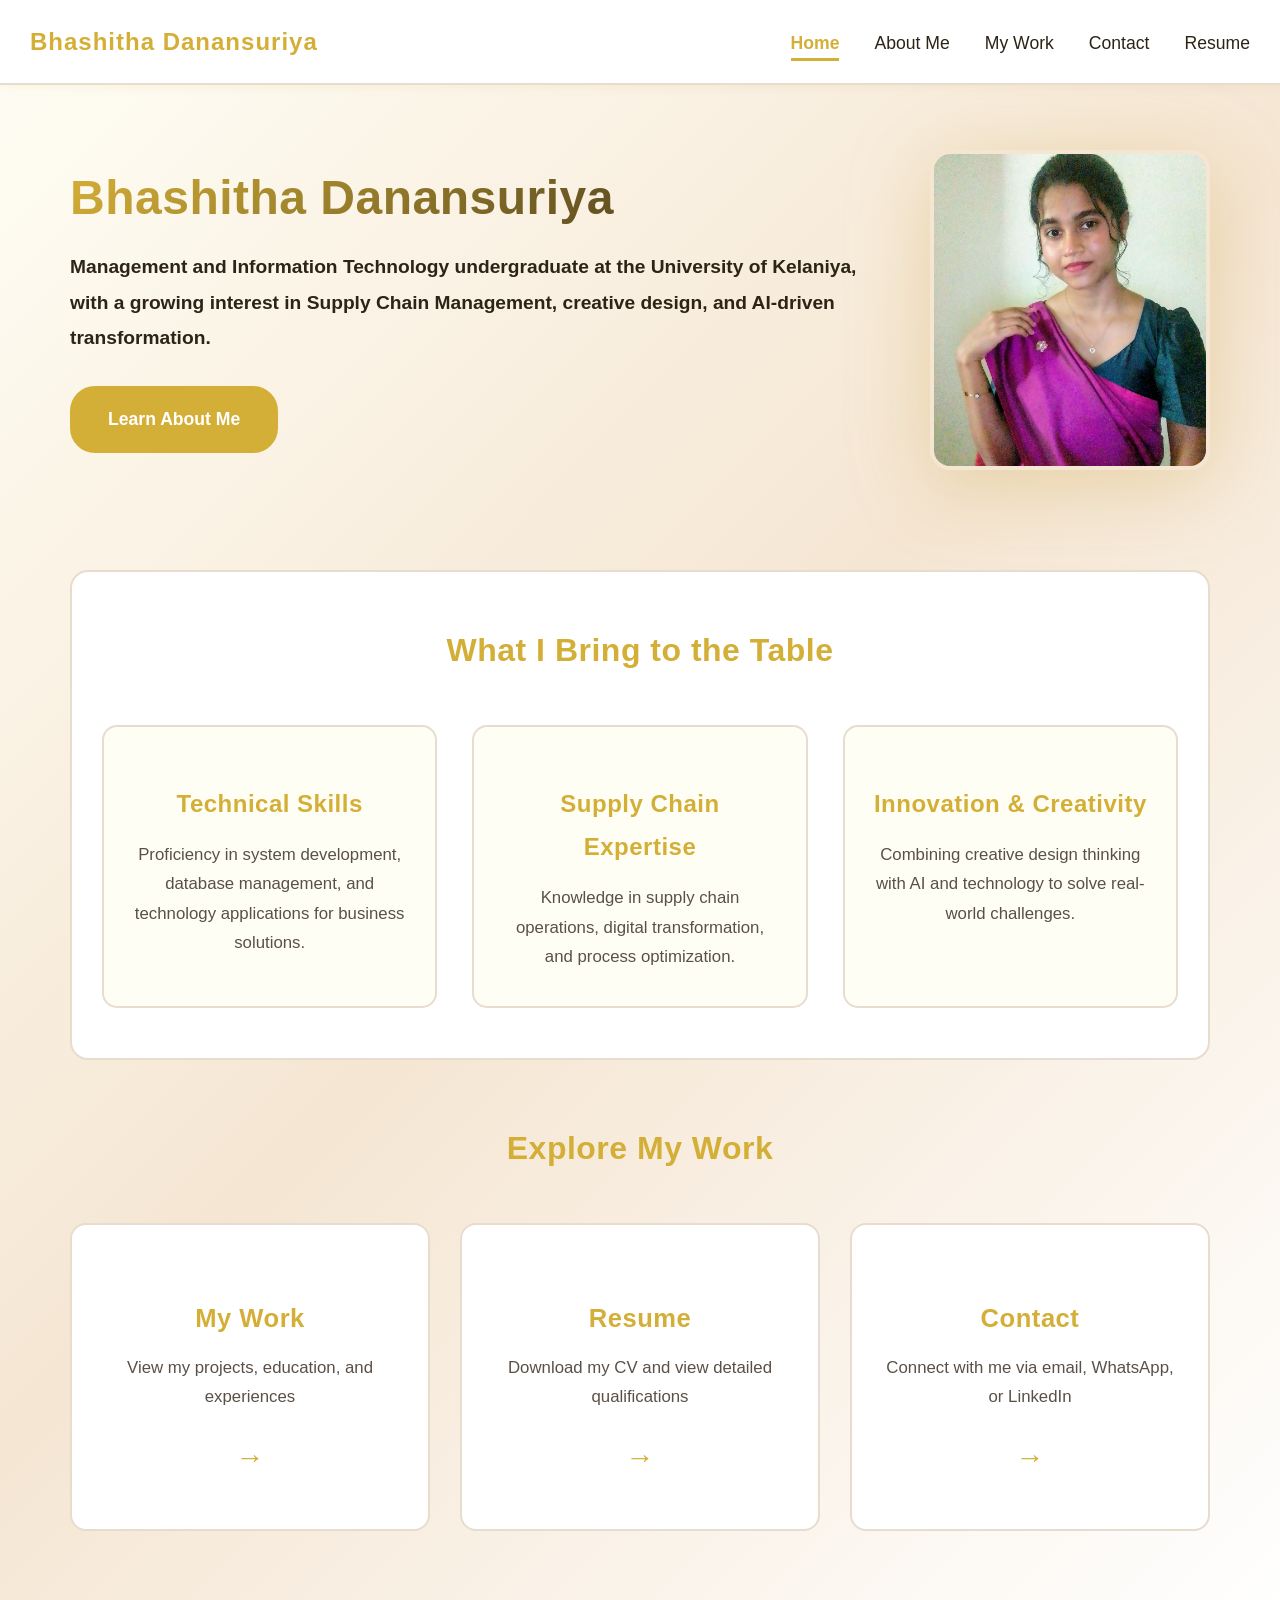
==== commit 6fbaa489: "Bold and enlarge hero tagline" ====
--- a/index.html
+++ b/index.html
@@ -24,7 +24,7 @@
     <div class="hero">
       <div class="hero-text">
         <h1>Bhashitha Danansuriya</h1>
-        <p>Management and Information Technology undergraduate at the University of Kelaniya, with a growing interest in Supply Chain Management, creative design, and AI-driven transformation.</p>
+        <p class="hero-tagline"><strong>Management and Information Technology undergraduate at the University of Kelaniya, with a growing interest in Supply Chain Management, creative design, and AI-driven transformation.</strong></p>
         <div class="hero-cta">
           <a href="about.html" class="cta-button primary-cta">Learn About Me</a>
         </div>
@@ -33,11 +33,6 @@
         <img src="images/profile.jpg" alt="Bhashitha Danansuriya">
       </div>
     </div>
-
-    <section class="intro-section">
-      <p>I am a Management and Information Technology undergraduate with an academic background that combines management and information technology. My studies span both Information Technology and Management subjects, with the goal of specializing in Supply Chain Management as my future academic path.</p>
-      <p>I am particularly interested in Supply Chain Management, designing and creative work, and the transformative potential of Artificial Intelligence. I enjoy exploring how technology, management knowledge, and creative thinking can be combined to improve processes, solve real-world problems, and create innovative solutions.</p>
-    </section>
 
     <!-- Highlights Section -->
     <section class="highlights-section">
--- a/style.css
+++ b/style.css
@@ -5,6 +5,16 @@
   margin: 0;
   padding: 0;
   box-sizing: border-box;
+}
+
+/* ============================================
+   RESPONSIVE IMAGES — safety net so no image can ever
+   overflow its container on a narrow screen.
+   (More specific rules below, like .hero-image img, still win.)
+   ============================================ */
+img {
+  max-width: 100%;
+  height: auto;
 }
 
 /* ============================================
@@ -552,6 +562,8 @@
   display: flex;
   justify-content: space-between;
   align-items: center;
+  flex-wrap: wrap;       /* prevents the arrow from getting squeezed off on narrow screens */
+  row-gap: 10px;
   padding: 30px 20px;
   border: 2px solid var(--border-light);
   border-radius: 12px;
@@ -1441,6 +1453,10 @@
     padding: 16px 20px;
   }
   
+  nav .logo {
+    font-size: 1.25rem;      /* prevents the full name from crowding a narrow navbar */
+  }
+  
   h1 {
     font-size: 2rem;
     margin-bottom: 25px;
@@ -1454,7 +1470,66 @@
   body {
     font-size: 18px;
   }
-}
+
+  /* These sections weren't tightened before — padding was still desktop-sized on tablets/phones */
+  .project-box {
+    padding: 30px 20px;
+  }
+
+  .experience-section {
+    padding: 22px 18px;
+  }
+
+  .detail-section {
+    padding: 22px 18px;
+  }
+}
+
+/* ============================================
+   SMALL PHONES (e.g. iPhone SE, older Android, ~360px and under)
+   One more step down from the 700px breakpoint above
+   ============================================ */
+@media (max-width: 480px) {
+  .container {
+    padding: 25px 14px;
+  }
+
+  nav {
+    padding: 14px 14px;
+  }
+
+  nav .logo {
+    font-size: 1.1rem;
+  }
+
+  .hero-image img {
+    width: 100%;
+    max-width: 220px;
+    height: 260px;
+  }
+
+  .cv-card {
+    padding: 30px 18px;
+    margin: 0 8px;
+  }
+
+  .contact-icon {
+    width: 70px;
+    height: 70px;
+    font-size: 2.6rem;
+  }
+
+  .work-list-item,
+  .project-box,
+  .cert-item,
+  .experience-section,
+  .detail-section,
+  .about-section,
+  .edu-section {
+    padding: 18px 14px;
+  }
+}
+
 /* ============================================
    ICON STYLING & ANIMATIONS
    ============================================ */
@@ -1535,3 +1610,11 @@
     margin-right: 10px;
   }
 }
+/* ============================================
+   HERO TAGLINE — larger, bold intro line under the name
+   ============================================ */
+.hero-tagline {
+  font-size: 1.9rem;
+  font-weight: 400;
+  color: var(--primary-black);
+}
